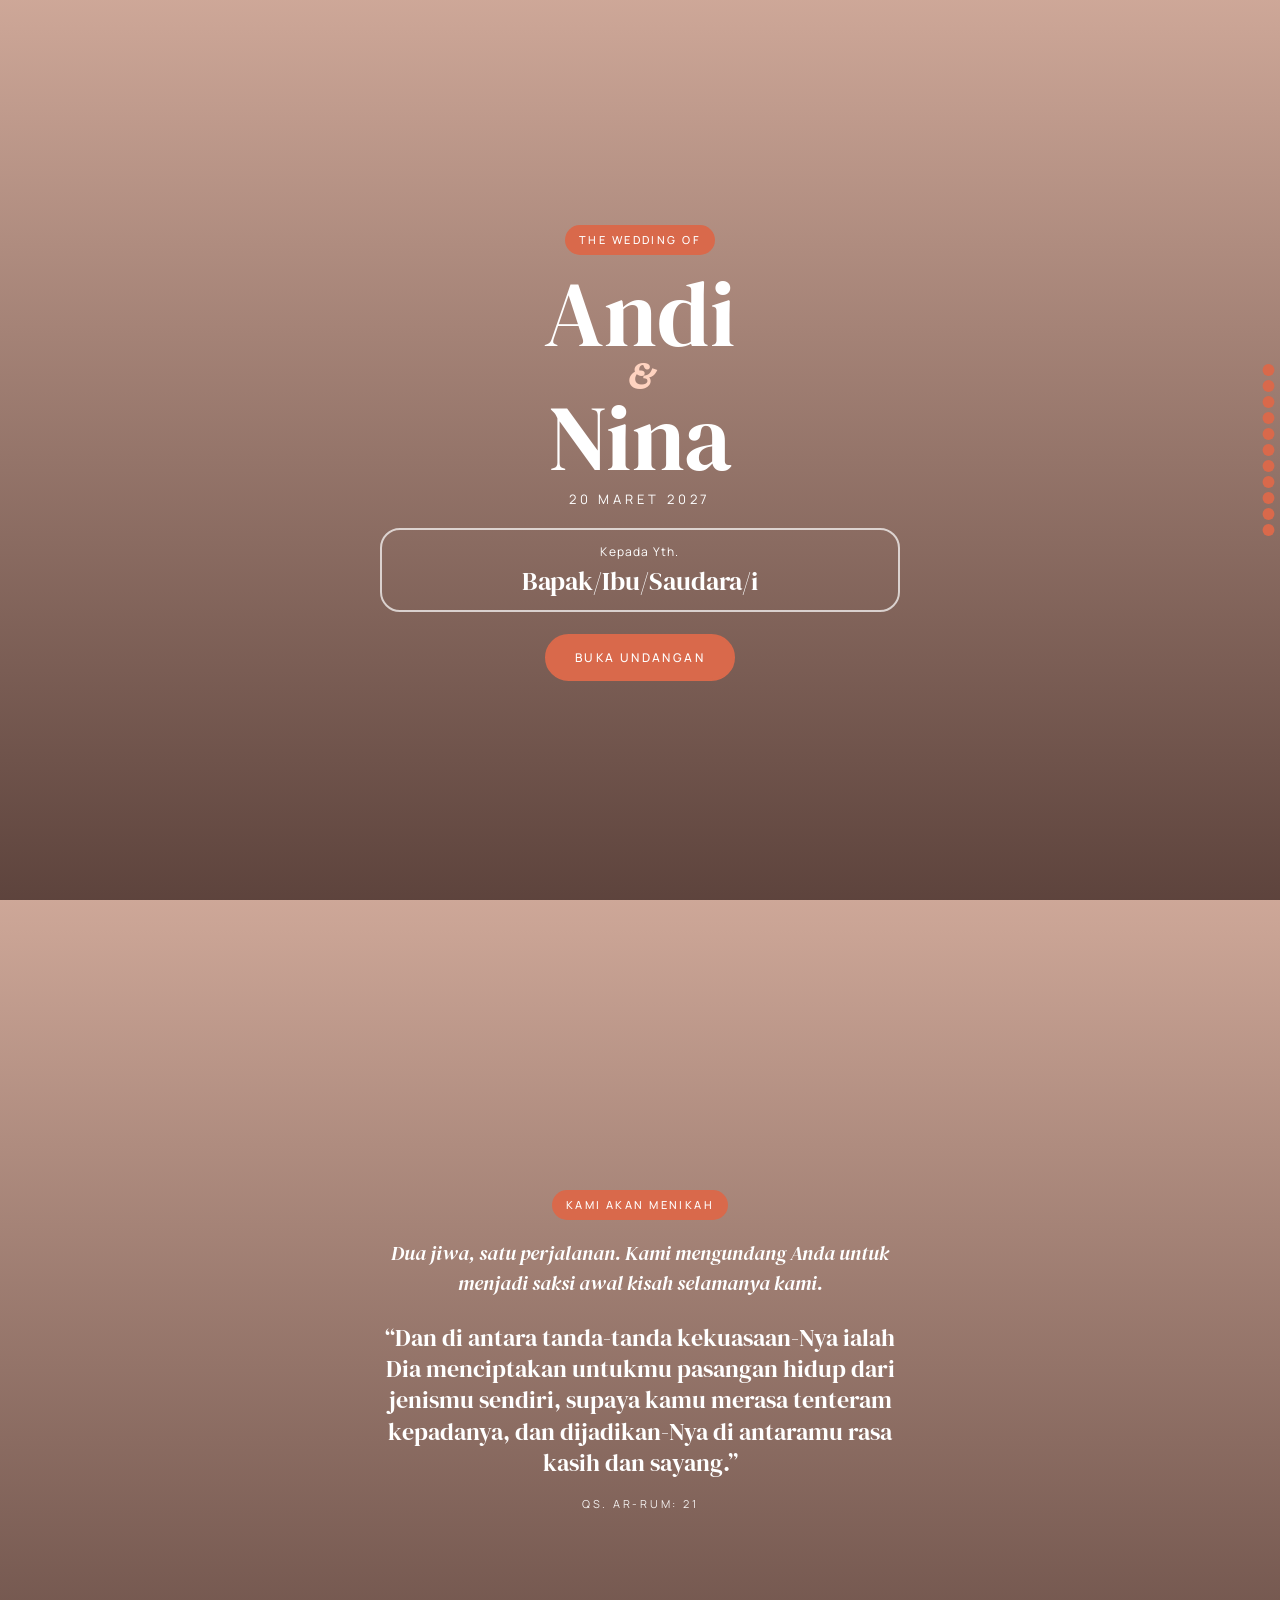
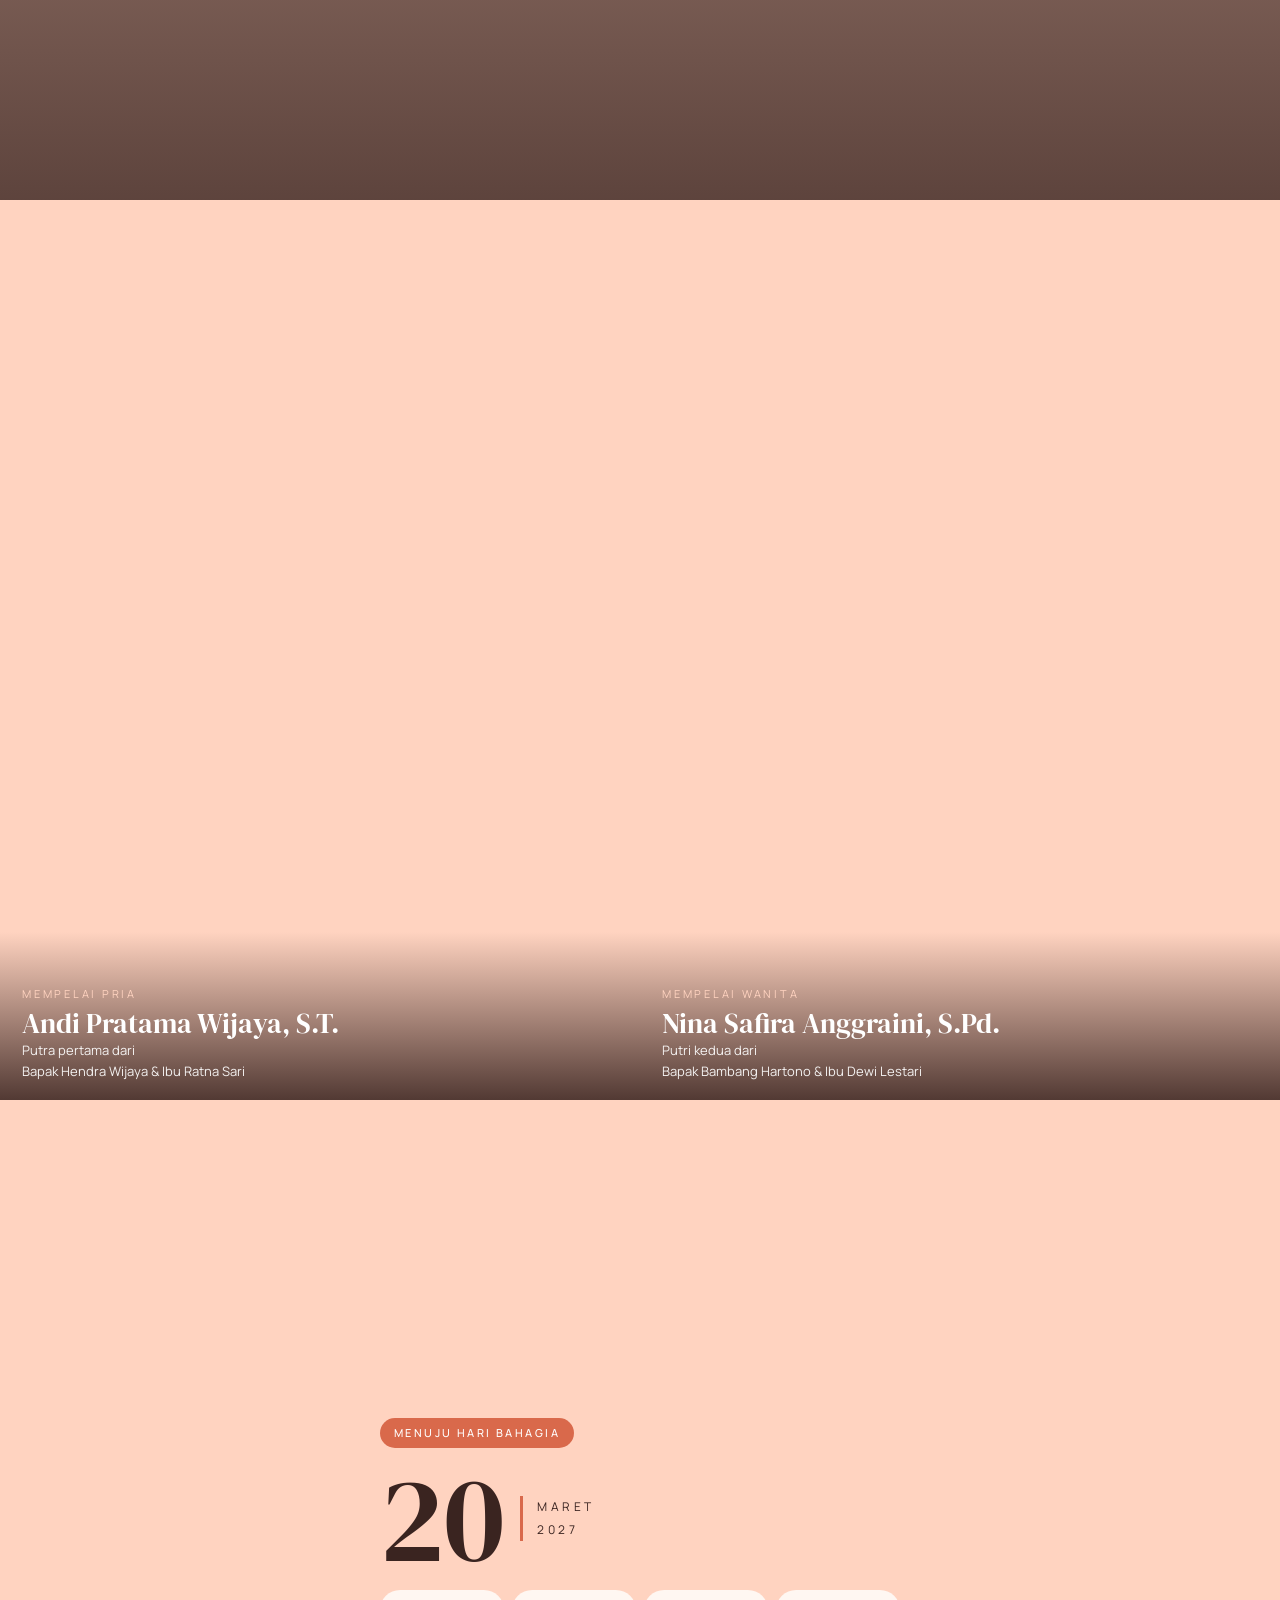
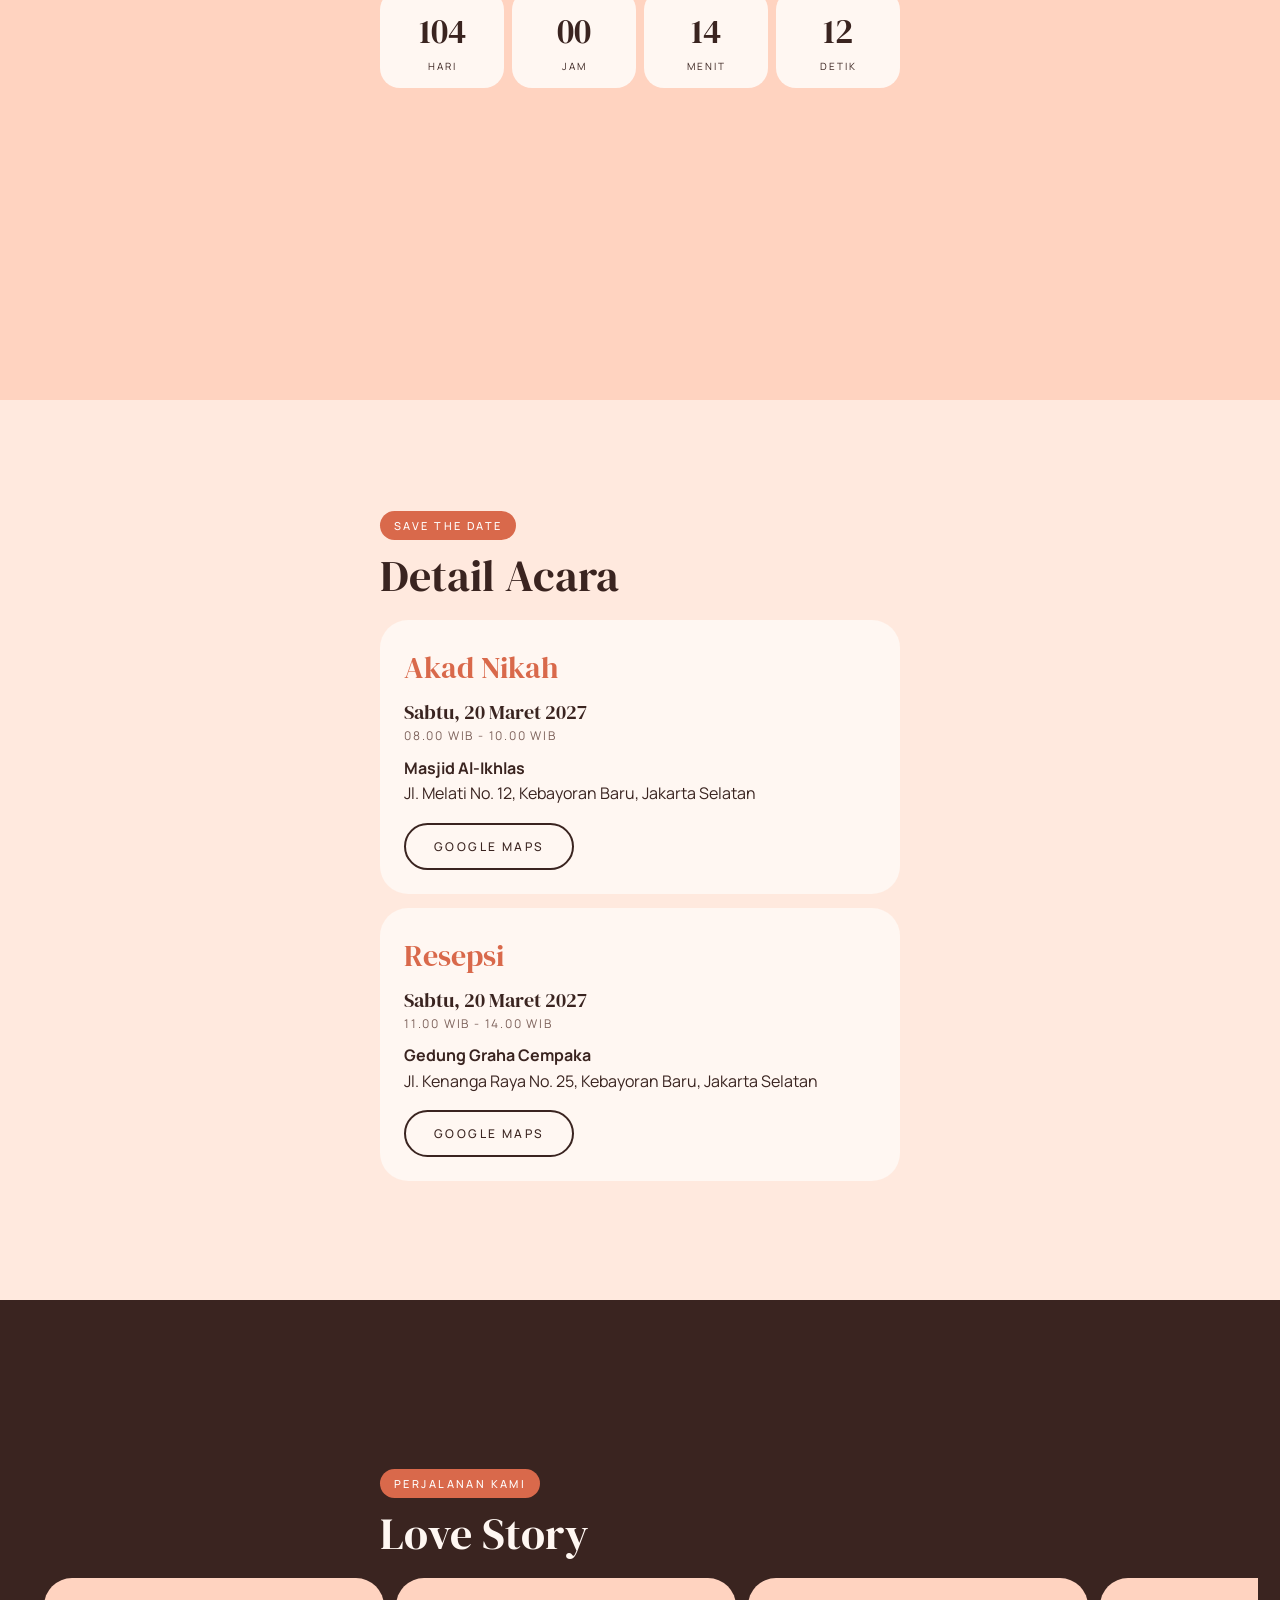
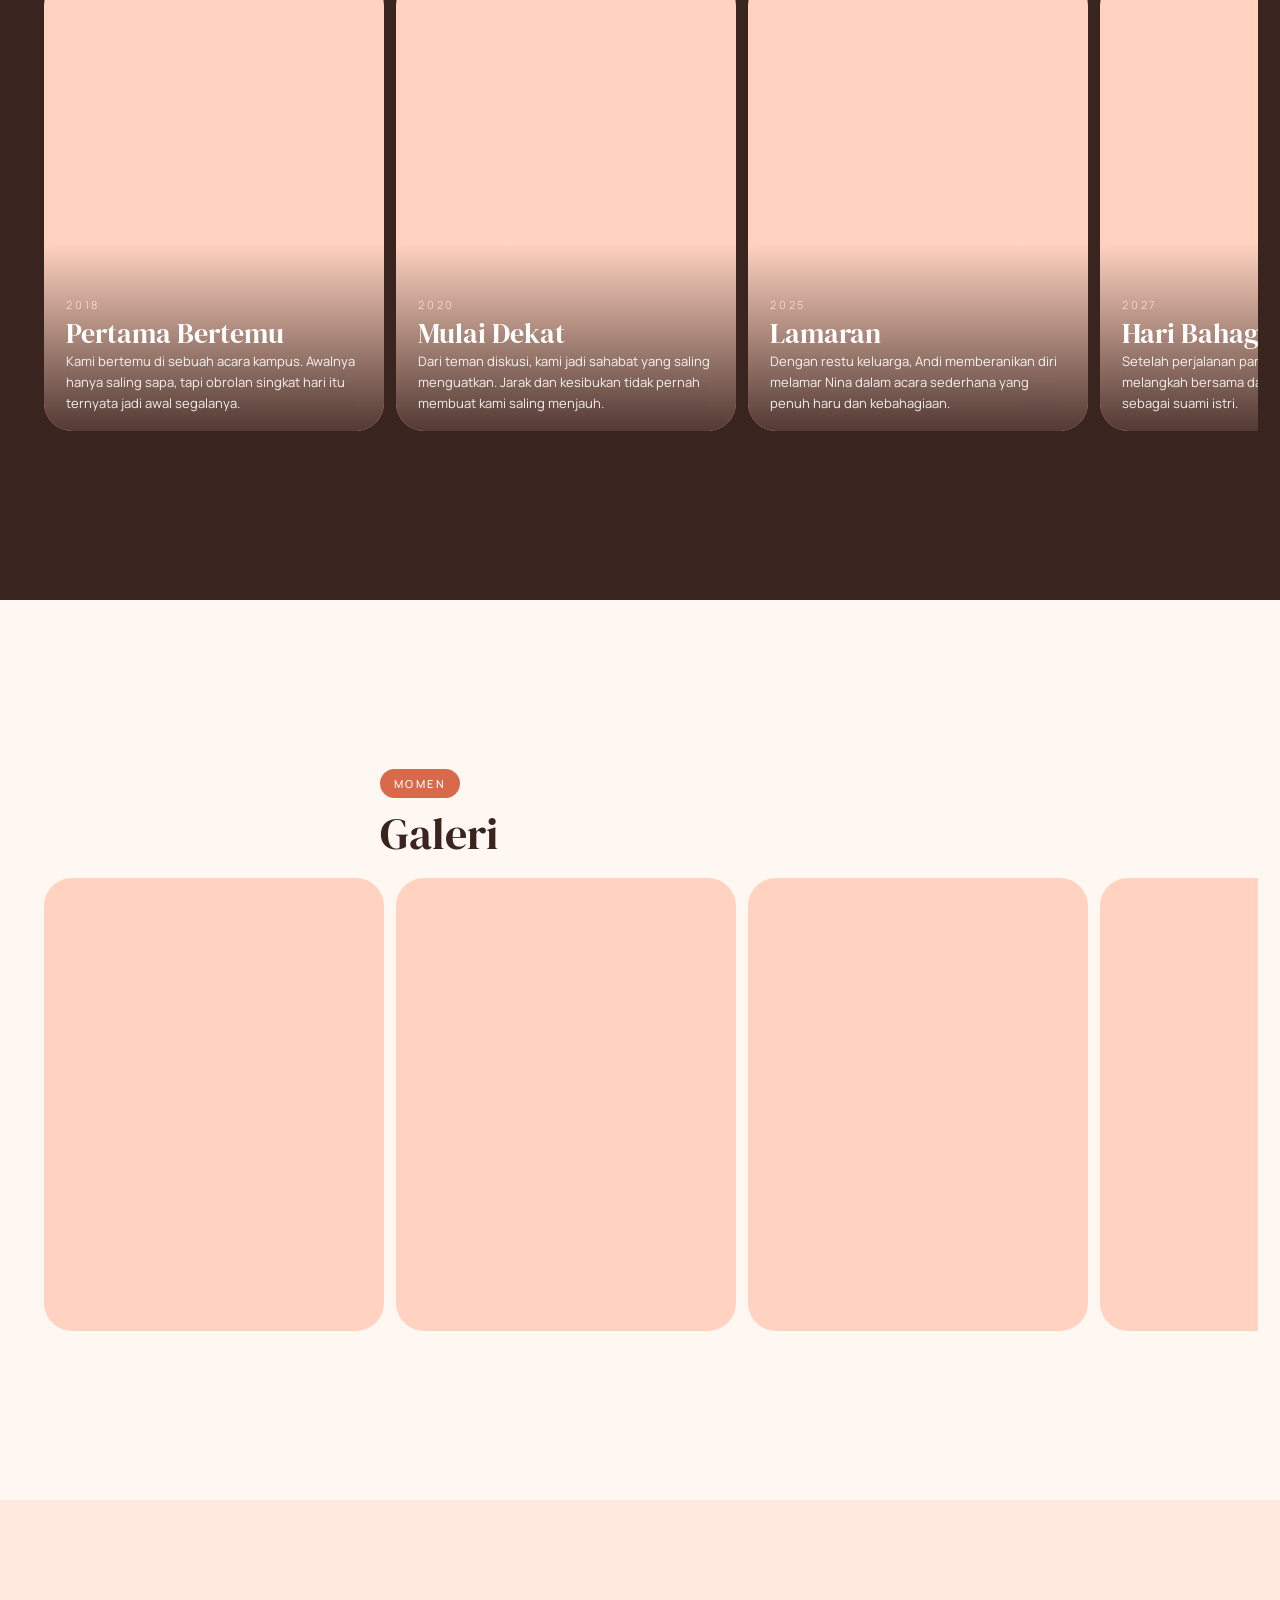
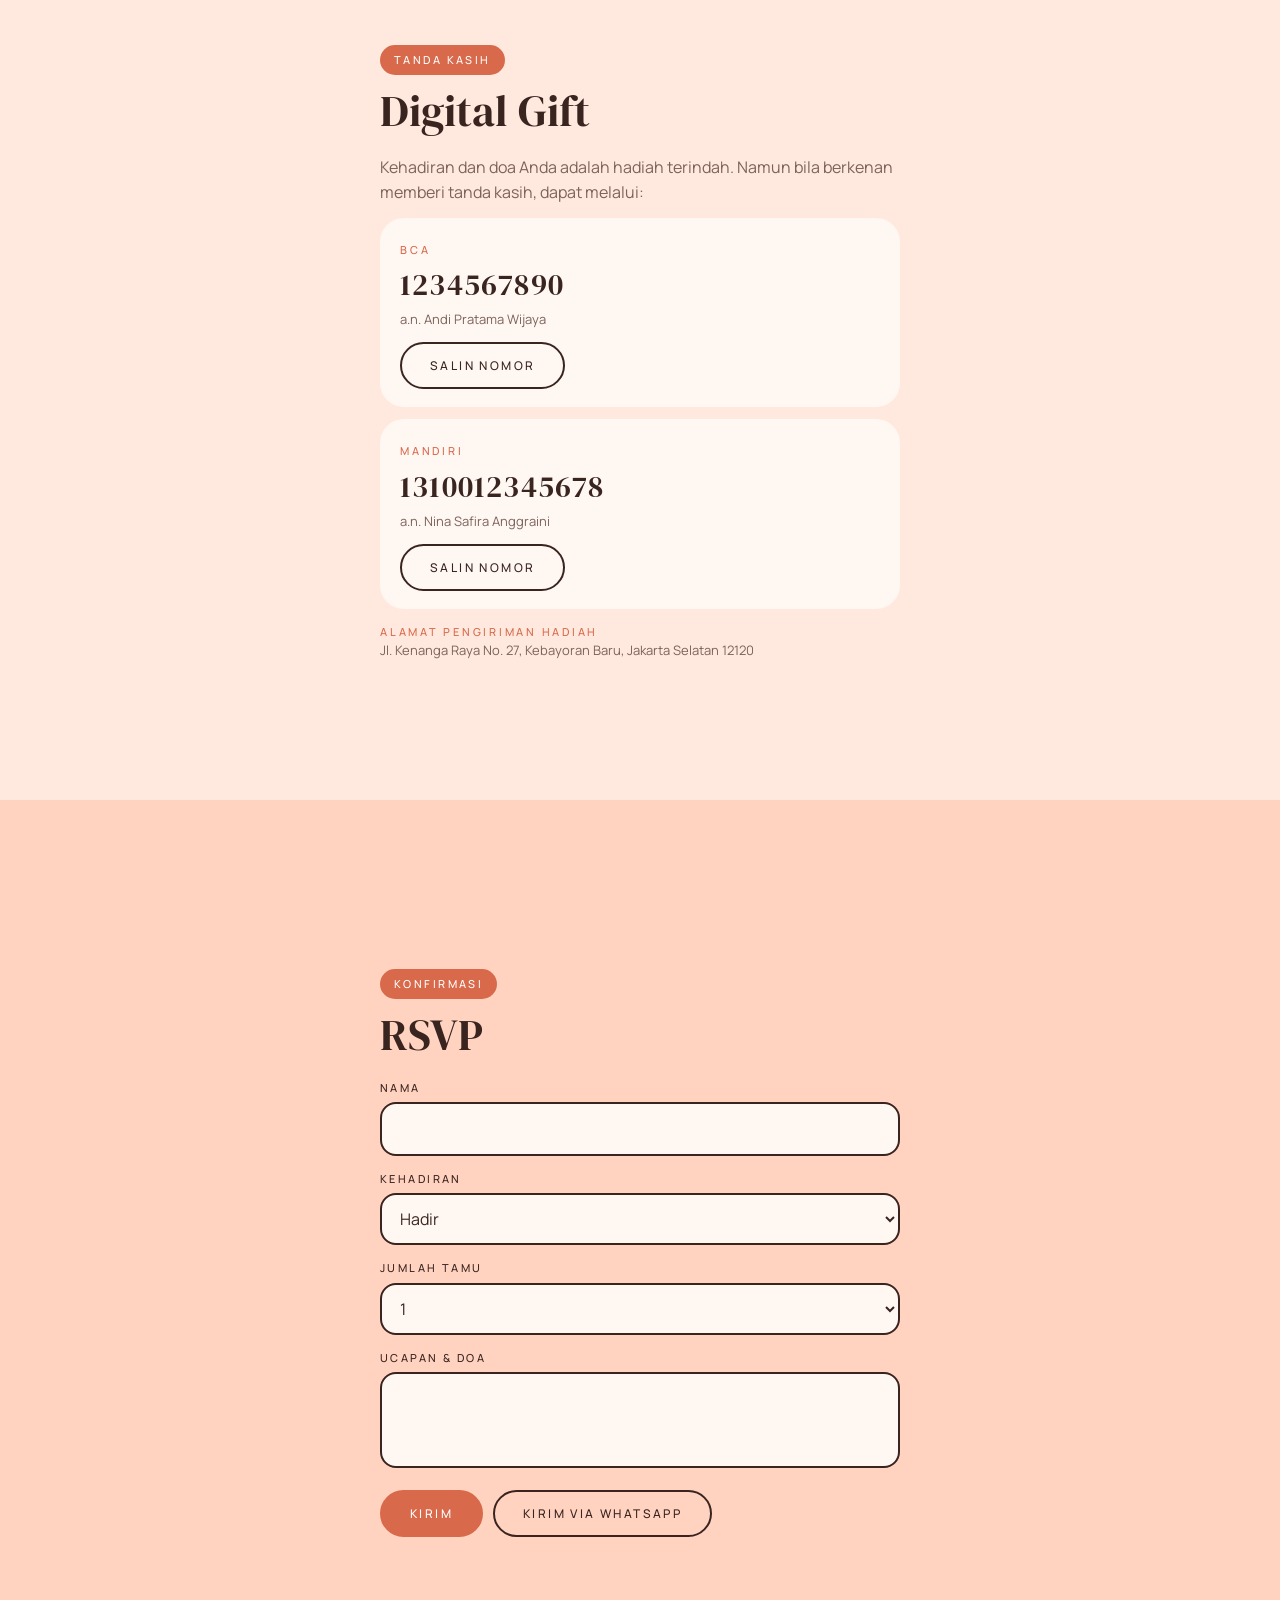
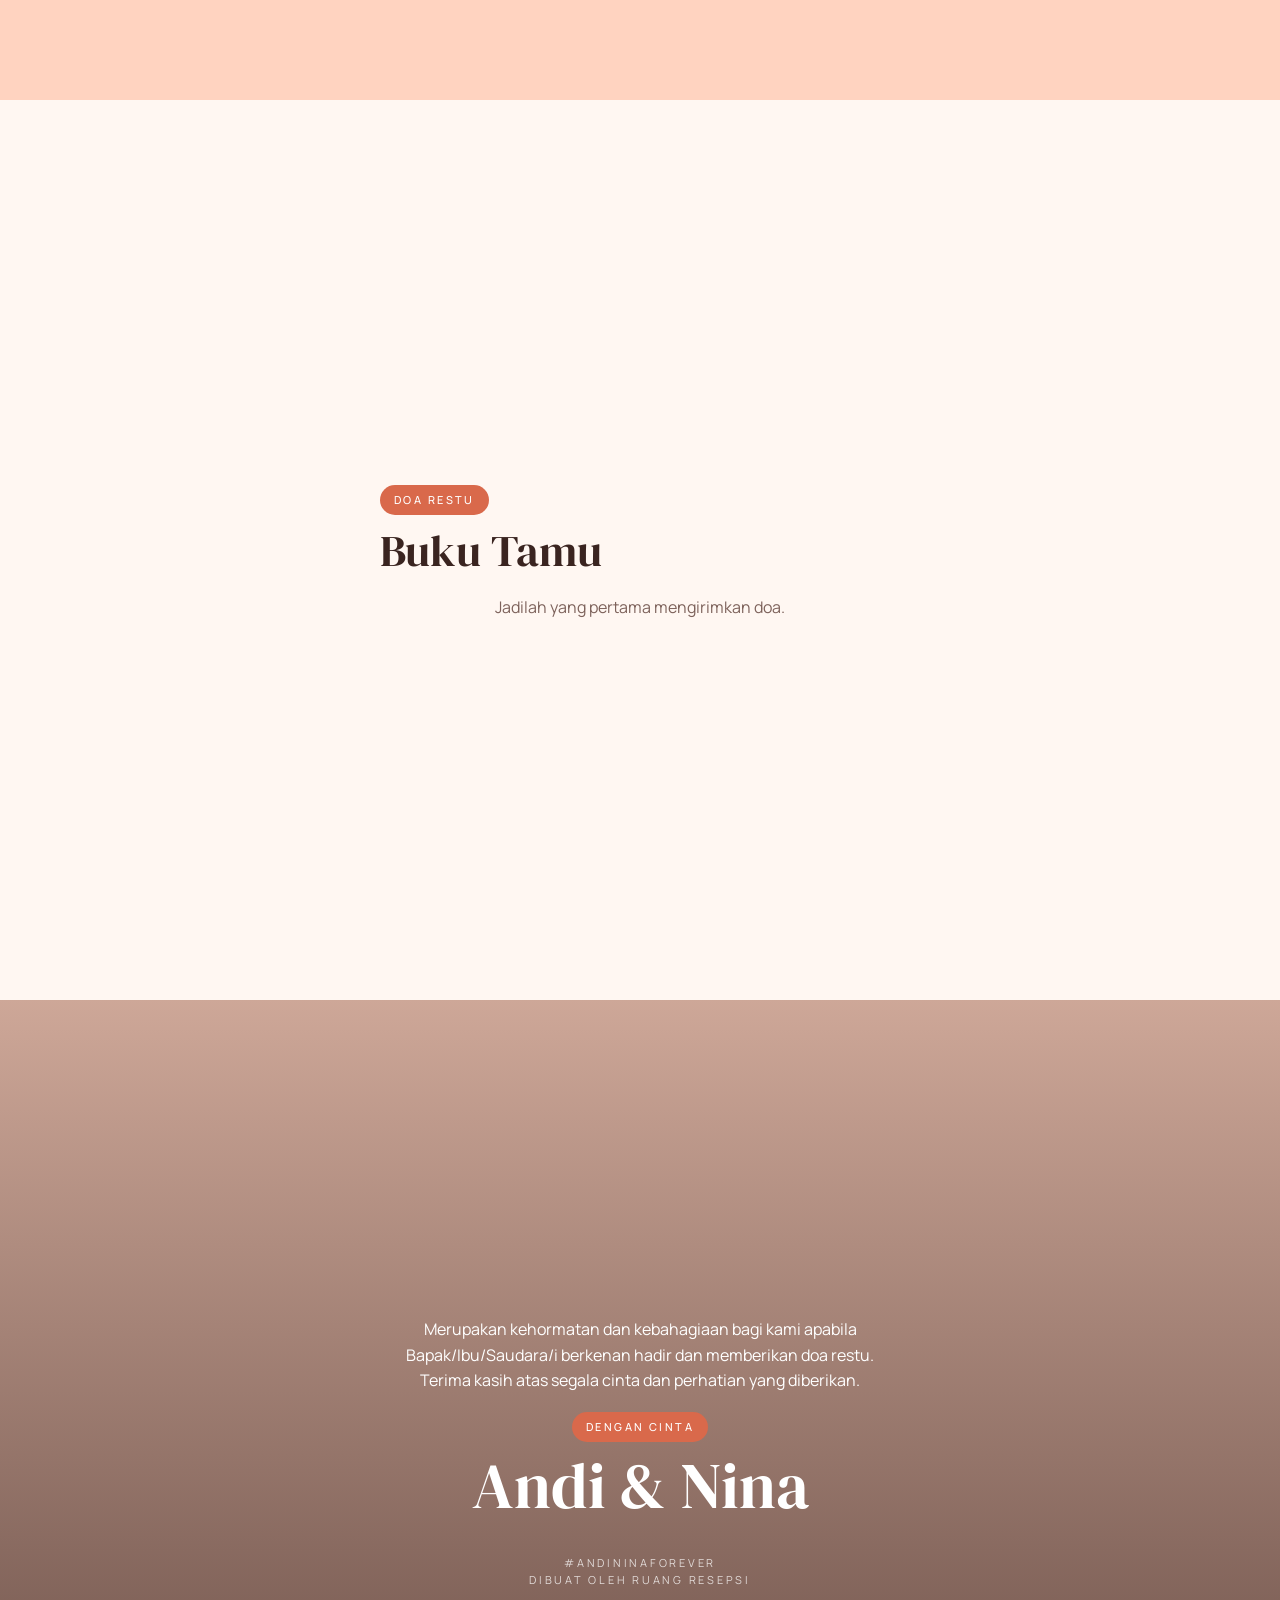
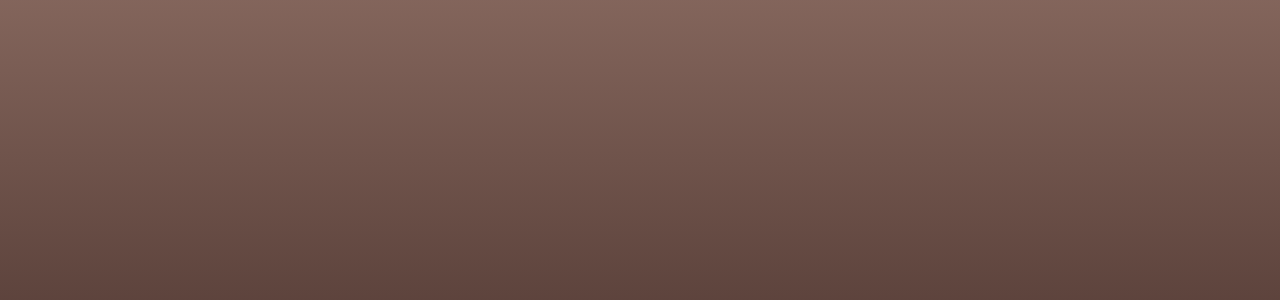
==== index.html @ 9c58c307 "Add files via upload" ====
<!DOCTYPE html>
<html lang="id">
<head>
<meta charset="utf-8">
<meta name="viewport" content="width=device-width, initial-scale=1, viewport-fit=cover">
<!-- ===== EDIT PER KLIEN: judul, deskripsi, alamat & foto pratinjau saat link dibagikan (WhatsApp, Instagram, dll) =====
     og:image harus alamat LENGKAP (https://...), ukuran ideal 1200x630, di bawah 300 KB. -->
<title>The Wedding of Andi &amp; Nina</title>
<meta name="description" content="Kami mengundang Anda ke pernikahan Andi &amp; Nina, Sabtu, 20 Maret 2027.">
<meta property="og:type" content="website">
<meta property="og:site_name" content="The Wedding of Andi &amp; Nina">
<meta property="og:title" content="The Wedding of Andi &amp; Nina">
<meta property="og:description" content="Sabtu, 20 Maret 2027. Kami mengundang Anda untuk hadir dan memberikan doa restu.">
<meta property="og:url" content="https://ruangresepsi.com/demo-story/">
<meta property="og:image" content="https://ruangresepsi.com/demo-story/assets/photos/preview.jpg">
<meta property="og:image:width" content="1200">
<meta property="og:image:height" content="630">
<meta name="twitter:card" content="summary_large_image">
<!-- ===== akhir bagian edit per klien ===== -->
<meta name="theme-color" content="#faf6ef">
<link rel="icon" href="data:,">
<link rel="preconnect" href="https://fonts.googleapis.com">
<link rel="preconnect" href="https://fonts.gstatic.com" crossorigin>
<link rel="stylesheet" href="style.css?v=1">
</head>
<body>
<div id="dots"></div>
<button id="mu" aria-label="Musik"><svg viewBox="0 0 24 24"><path d="M9 18V5l11-2v13"/><circle cx="6" cy="18" r="3"/><circle cx="17" cy="16" r="3"/><path class="x" d="M3 3l18 18"/></svg></button>
<audio id="aud" loop preload="none"></audio>
<main>
<section class="pg pic" id="cover"><div class="bg ph"></div><div class="in"><span class="tag">The Wedding of</span>
  <h1><i id="cA"></i><b>&amp;</b><i id="cB"></i></h1><div class="date" id="cDate"></div>
  <div class="to">Kepada Yth.<strong id="cTo">Bapak/Ibu/Saudara/i</strong></div><button class="btn fill" id="open">Buka Undangan</button></div></section>
<section class="pg pic" id="hero"><div class="bg ph" id="qbg"></div><div class="in rv"><span class="tag">Kami Akan Menikah</span><p class="lead" id="hLine"></p><blockquote id="qText"></blockquote><cite id="qSrc"></cite></div></section>
<section class="pg cp" id="couple"><div id="people"></div></section>
<section class="pg b" id="date"><div class="in rv"><span class="tag">Menuju Hari Bahagia</span><div class="bigdate"><b id="bigD"></b><span id="bigM"></span></div>
  <div class="cd"><div><b id="d">0</b>Hari</div><div><b id="h">0</b>Jam</div><div><b id="m">0</b>Menit</div><div><b id="s">0</b>Detik</div></div></div></section>
<section class="pg a" id="event"><div class="in"><span class="tag rv">Save The Date</span><h2 class="rv">Detail Acara</h2><div id="events"></div></div></section>
<section class="pg c" id="story"><div class="in"><span class="tag rv">Perjalanan Kami</span><h2 class="rv">Love Story</h2></div><div class="hs" id="tl"></div></section>
<section class="pg" id="gallery"><div class="in"><span class="tag rv">Momen</span><h2 class="rv">Galeri</h2></div><div class="hs" id="gal"></div></section>
<section class="pg a" id="gift"><div class="in"><span class="tag rv">Tanda Kasih</span><h2 class="rv">Digital Gift</h2><p id="gTxt"></p><div id="accs"></div><div class="addr" id="addr"></div></div></section>
<section class="pg b" id="rsvp"><div class="in"><span class="tag rv">Konfirmasi</span><h2 class="rv">RSVP</h2>
  <form id="f">
    <div><label for="n">Nama</label><input id="n" required maxlength="60"></div>
    <div><label for="a">Kehadiran</label><select id="a"><option>Hadir</option><option>Tidak Hadir</option><option>Masih Ragu</option></select></div>
    <div><label for="g">Jumlah Tamu</label><select id="g"><option>1</option><option>2</option><option>3</option><option>4</option></select></div>
    <div><label for="t">Ucapan &amp; Doa</label><textarea id="t" required maxlength="300"></textarea></div>
    <div style="display:flex;gap:10px;flex-wrap:wrap"><button class="btn fill">Kirim</button><button type="button" class="btn" id="wa" hidden>Kirim via WhatsApp</button></div>
  </form></div></section>
<section class="pg" id="guest"><div class="in"><span class="tag rv">Doa Restu</span><h2 class="rv">Buku Tamu</h2><div class="wishes" id="wishes"></div></div></section>
<section class="pg pic" id="close"><div class="bg ph"></div><div class="in rv"><p id="cTxt"></p><span class="tag">Dengan Cinta</span><h2 id="cNames"></h2><footer>#<span id="hash"></span><br><span id="brand"></span></footer></div></section>
</main>
<div id="toast"></div>
<script src="config.js?v=1" charset="utf-8"></script>
<script src="themes.js?v=1" charset="utf-8"></script>
<script src="script.js?v=1" charset="utf-8"></script>
</body>
</html>
---- style.css ----
:root{--ivory:#fff7f2;--cream:#ffe9de;--champ:#ffd3c0;--beige:#e9b7a0;--gold:#d9694b;--char:#3a2420;--mute:#7d625b;--deep:#3a2420;--fh:Georgia,serif;--fb:system-ui,sans-serif;--hs:1;--lt:#ffd3c0;--lt2:#fff7f2;--ov:58,36,32;--ivrgb:255,247,242;box-sizing:border-box}
*,*::before,*::after{box-sizing:inherit;margin:0}
html{scroll-snap-type:y proximity;scroll-behavior:smooth}
body{background:var(--ivory);color:var(--char);font:400 16px/1.6 var(--fb);overflow-x:hidden;-webkit-font-smoothing:antialiased}
h1,h2,h3,h4,blockquote,.no,.cd b,.bigdate b{font-family:var(--fh);font-weight:400}
h2{font-size:calc(44px*var(--hs));line-height:1;margin:14px 0 22px}
.pg{min-height:100svh;scroll-snap-align:start;position:relative;display:flex;flex-direction:column;justify-content:center;align-items:center;padding:calc(76px + env(safe-area-inset-top,0px)) 22px 70px;overflow:hidden}
.in{width:100%;max-width:520px;position:relative;z-index:2}
.a{background:var(--cream)}.b{background:var(--champ)}.c{background:var(--deep);color:var(--lt2)}
.bg,.ph{background:var(--champ) center/cover no-repeat}.bg{position:absolute;inset:0;z-index:0}
.pic{color:#fff;text-align:center}.pic::after{content:"";position:absolute;inset:0;z-index:1;background:linear-gradient(rgba(var(--ov),.25),rgba(var(--ov),.82))}
.tag{display:inline-block;padding:6px 14px;border-radius:999px;background:var(--gold);color:#fff;font-size:11px;letter-spacing:.22em;text-transform:uppercase;font-weight:500}
.eyebrow{font-size:11px;letter-spacing:.25em;text-transform:uppercase;color:var(--gold);font-weight:500}
.btn{display:inline-block;padding:13px 28px;border-radius:999px;border:2px solid var(--char);color:var(--char);background:transparent;font:500 12px var(--fb);letter-spacing:.2em;text-transform:uppercase;text-decoration:none;cursor:pointer;transition:.3s}
.btn:hover,.btn:active{background:var(--char);color:var(--ivory)}
.btn.fill{background:var(--gold);border-color:var(--gold);color:#fff}
.c .btn{border-color:var(--lt2);color:var(--lt2)}
#cover h1{font-size:calc(min(92px,24vw)*var(--hs));line-height:.9;margin:18px 0 10px;overflow-wrap:anywhere}
#cover h1 i{display:block;font-style:normal}#cover h1 b{display:block;font-size:.4em;font-style:italic;color:var(--lt);margin:4px 0}
#cover .date{letter-spacing:.3em;font-size:13px;margin-bottom:18px}
#cover .to{border:2px solid rgba(255,255,255,.7);border-radius:20px;padding:12px 18px;margin:0 0 22px;font-size:12px;letter-spacing:.1em}
#cover .to strong{display:block;font:400 26px/1.25 var(--fh);margin-top:4px;overflow-wrap:anywhere;letter-spacing:0}
.lead{font:italic 400 20px/1.5 var(--fh);margin:18px 0 24px}blockquote{font-size:24px;line-height:1.3;margin-bottom:12px}
cite{font-style:normal;font-size:11px;letter-spacing:.25em;text-transform:uppercase;opacity:.9}
.cp{padding:0;display:block}#people{display:grid;grid-template-rows:1fr 1fr;min-height:100svh;width:100%}
.half{position:relative;min-height:50svh}.half .ph{position:absolute;inset:0}
.cap{position:absolute;left:0;right:0;bottom:0;padding:48px 22px 18px;background:linear-gradient(transparent,rgba(var(--ov),.88));text-align:left;color:#fff}
.cap small{font-size:11px;letter-spacing:.25em;text-transform:uppercase;color:var(--lt)}.cap h3,.cap h4{font-size:28px;line-height:1.1;margin:2px 0}.cap p{font-size:13px;opacity:.92}
@media(min-width:760px){#people{grid-template-rows:none;grid-template-columns:1fr 1fr}}
.bigdate{display:flex;align-items:center;gap:16px;margin:20px 0}.bigdate b{font-size:calc(120px*var(--hs));line-height:.85}
.bigdate span{font-size:12px;letter-spacing:.3em;text-transform:uppercase;border-left:3px solid var(--gold);padding-left:14px;line-height:1.9}
.cd{display:grid;grid-template-columns:repeat(4,1fr);gap:8px}.cd div{background:var(--ivory);border-radius:20px;padding:14px 4px;text-align:center;font-size:10px;letter-spacing:.2em;text-transform:uppercase}
.cd b{display:block;font-size:34px;letter-spacing:0;font-variant-numeric:tabular-nums}
.ev{background:var(--ivory);border-radius:28px;padding:24px;margin:14px 0}.ev h3{font-size:30px;color:var(--gold)}
.ev .d{font:400 20px var(--fh);margin-top:6px}.ev .t{font-size:12px;letter-spacing:.15em;color:var(--mute);margin-bottom:10px}.ev p{margin-bottom:16px}
.hs{display:flex;gap:12px;overflow-x:auto;scroll-snap-type:x mandatory;padding:0 22px 6px;width:100%;scrollbar-width:none}.hs::-webkit-scrollbar{display:none}
.sl{flex:0 0 78%;max-width:340px;aspect-ratio:3/4;position:relative;border-radius:28px;overflow:hidden;scroll-snap-align:center}.sl .ph{position:absolute;inset:0}
.acc{background:var(--ivory);border-radius:24px;padding:18px 20px;margin:12px 0}.acc small{font-size:11px;letter-spacing:.25em;text-transform:uppercase;color:var(--gold);font-weight:500}
.acc .no{font-size:30px;letter-spacing:.04em}.acc .nm{color:var(--mute);font-size:13px;margin-bottom:12px}.addr{font-size:13px;color:var(--mute);margin-top:14px}#gTxt{color:var(--mute)}
form{display:grid;gap:14px}label{display:block;font-size:11px;letter-spacing:.22em;text-transform:uppercase;font-weight:500;margin-bottom:6px}
input,select,textarea{width:100%;border:2px solid var(--char);background:var(--ivory);border-radius:16px;padding:12px 14px;font:inherit;color:var(--char);outline:0}
input:focus,select:focus,textarea:focus{border-color:var(--gold)}textarea{resize:none;height:96px}option{background:var(--ivory);color:var(--char)}
.wishes{max-height:60svh;overflow-y:auto}.w{background:var(--cream);border-radius:20px;padding:14px 16px;margin:10px 0}
.w b{font:400 20px var(--fh)}.w em{font-size:10px;letter-spacing:.2em;text-transform:uppercase;color:var(--gold);font-style:normal;margin-left:8px}.w p{font-size:14px;color:var(--mute);margin-top:4px}
#close h2{font-size:calc(min(64px,17vw)*var(--hs));line-height:1;margin:12px 0}#close p{margin-bottom:18px}
footer{font-size:11px;letter-spacing:.25em;text-transform:uppercase;opacity:.75;margin-top:36px}
#dots{position:fixed;right:8px;top:50%;transform:translateY(-50%);display:flex;flex-direction:column;gap:9px;z-index:40}
#dots i{width:7px;height:7px;border-radius:50%;background:var(--gold);opacity:.35;cursor:pointer;transition:.3s}#dots i.on{opacity:1;transform:scale(1.7)}
#mu{position:fixed;right:14px;top:calc(14px + env(safe-area-inset-top,0px));z-index:45;width:42px;height:42px;border-radius:50%;border:2px solid var(--gold);background:rgba(var(--ivrgb),.92);color:var(--gold);cursor:pointer;display:none;align-items:center;justify-content:center}
#mu.on{display:flex}#mu svg{width:18px;height:18px;fill:none;stroke:currentColor;stroke-width:1.6}#mu .x{display:none}#mu.off .x{display:block}
#toast{position:fixed;left:50%;top:20px;transform:translate(-50%,-100px);background:var(--deep);color:#fff;padding:12px 22px;border-radius:999px;font-size:13px;z-index:99;transition:.5s}#toast.on{transform:translate(-50%,0)}
.rv{opacity:0;transform:translateY(24px);transition:opacity .9s,transform .9s}.rv.on{opacity:1;transform:none}
[hidden]{display:none!important}@media(prefers-reduced-motion:reduce){*{transition-duration:.01s!important;scroll-behavior:auto!important}}
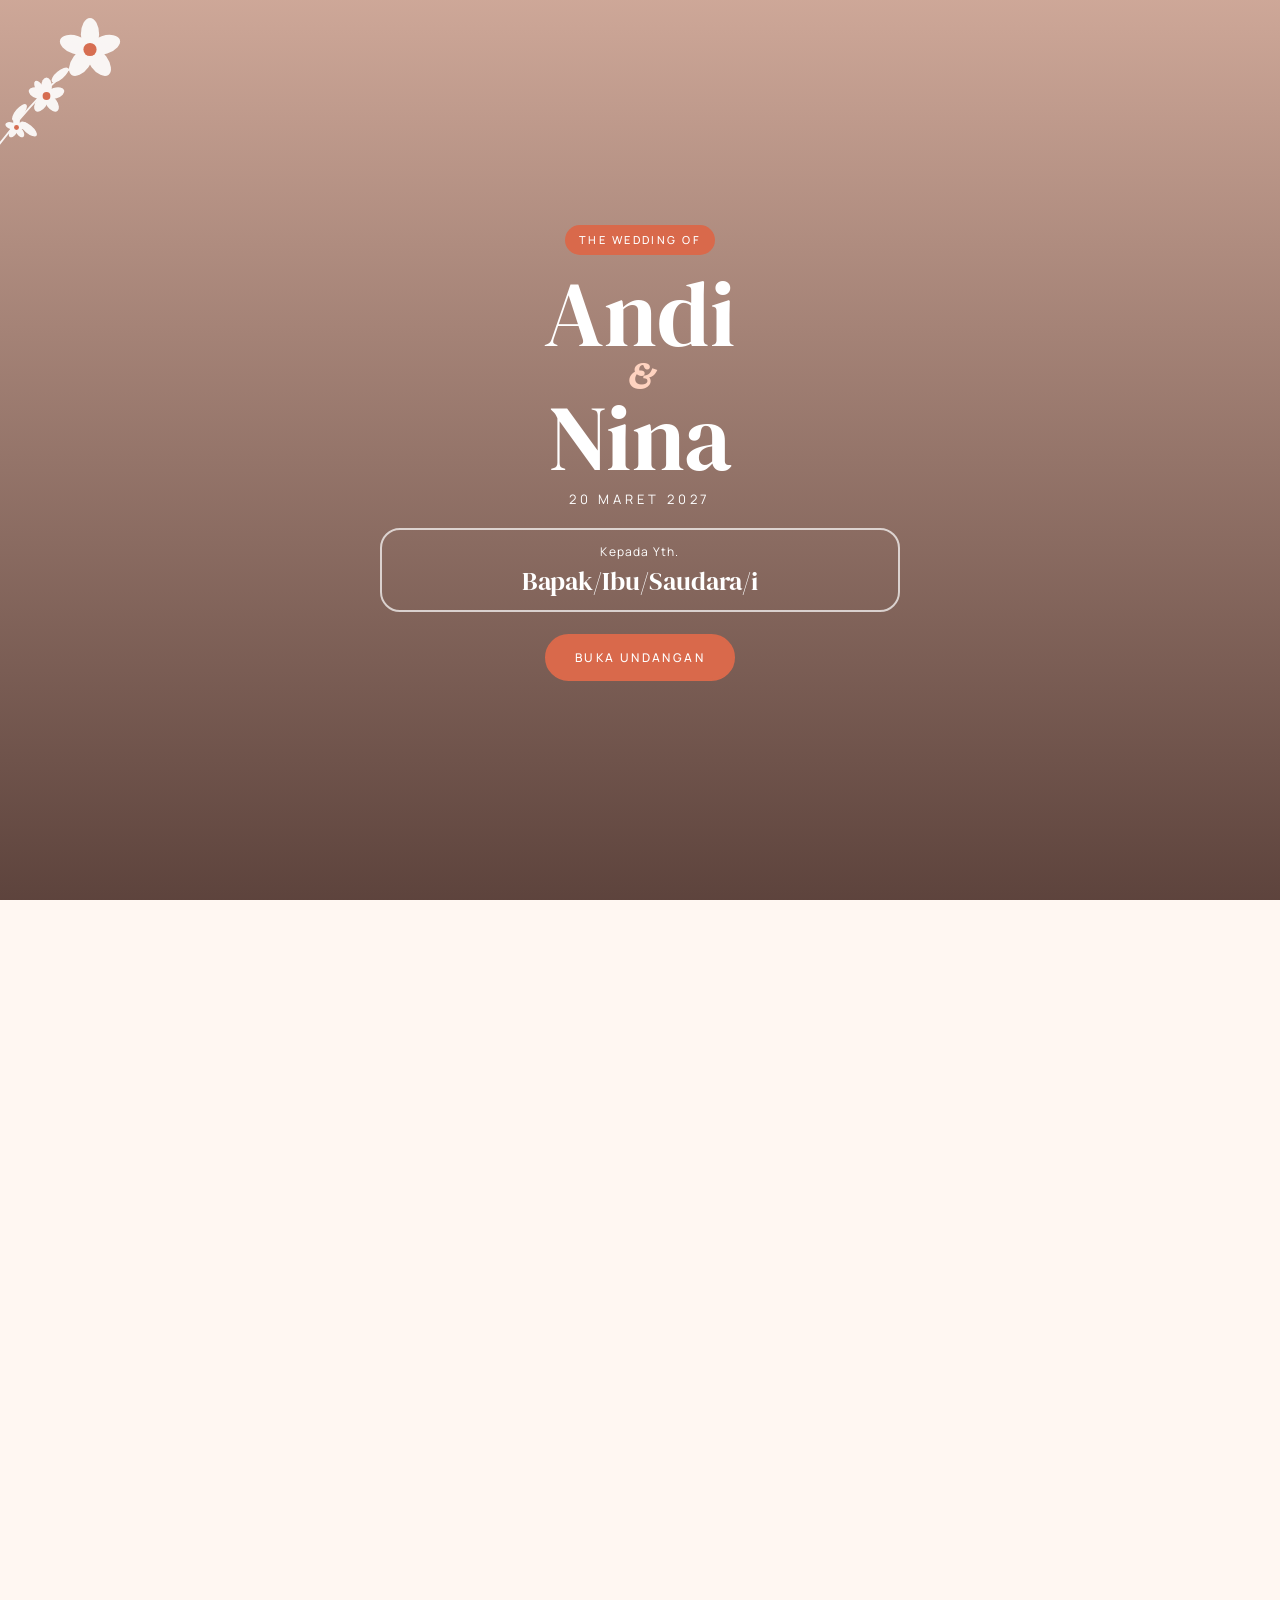
==== commit 67d3ac1f: "Add files via upload" ====
--- a/index.html
+++ b/index.html
@@ -1,5 +1,5 @@
 <!DOCTYPE html>
-<html lang="id">
+<html lang="id" class="lock">
 <head>
 <meta charset="utf-8">
 <meta name="viewport" content="width=device-width, initial-scale=1, viewport-fit=cover">
@@ -21,9 +21,9 @@
 <link rel="icon" href="data:,">
 <link rel="preconnect" href="https://fonts.googleapis.com">
 <link rel="preconnect" href="https://fonts.gstatic.com" crossorigin>
-<link rel="stylesheet" href="style.css?v=1">
+<link rel="stylesheet" href="style.css?v=3">
 </head>
-<body>
+<body class="lock">
 <div id="dots"></div>
 <button id="mu" aria-label="Musik"><svg viewBox="0 0 24 24"><path d="M9 18V5l11-2v13"/><circle cx="6" cy="18" r="3"/><circle cx="17" cy="16" r="3"/><path class="x" d="M3 3l18 18"/></svg></button>
 <audio id="aud" loop preload="none"></audio>
@@ -51,8 +51,8 @@
 <section class="pg pic" id="close"><div class="bg ph"></div><div class="in rv"><p id="cTxt"></p><span class="tag">Dengan Cinta</span><h2 id="cNames"></h2><footer>#<span id="hash"></span><br><span id="brand"></span></footer></div></section>
 </main>
 <div id="toast"></div>
-<script src="config.js?v=1" charset="utf-8"></script>
-<script src="themes.js?v=1" charset="utf-8"></script>
-<script src="script.js?v=1" charset="utf-8"></script>
+<script src="config.js?v=3" charset="utf-8"></script>
+<script src="themes.js?v=3" charset="utf-8"></script>
+<script src="script.js?v=3" charset="utf-8"></script>
 </body>
 </html>
--- a/style.css
+++ b/style.css
@@ -51,3 +51,12 @@
 #toast{position:fixed;left:50%;top:20px;transform:translate(-50%,-100px);background:var(--deep);color:#fff;padding:12px 22px;border-radius:999px;font-size:13px;z-index:99;transition:.5s}#toast.on{transform:translate(-50%,0)}
 .rv{opacity:0;transform:translateY(24px);transition:opacity .9s,transform .9s}.rv.on{opacity:1;transform:none}
 [hidden]{display:none!important}@media(prefers-reduced-motion:reduce){*{transition-duration:.01s!important;scroll-behavior:auto!important}}
+
+/* terkunci sampai tombol Buka Undangan ditekan */
+html.lock,html.lock body{overflow:hidden;height:100%;overscroll-behavior:none}
+.lock #dots,.lock #mu{display:none!important}
+
+/* hiasan bunga di sudut halaman (warna mengikuti tema) */
+.pg::before{content:"";position:absolute;top:env(safe-area-inset-top,0px);left:-6px;width:min(36vw,150px);aspect-ratio:1;background:var(--flr) no-repeat center/contain;opacity:.9;z-index:1;pointer-events:none}
+.pg:nth-of-type(even)::before{left:auto;right:-6px;top:auto;bottom:0;transform:rotate(180deg)}
+.pic::before{background-image:var(--flrl);z-index:2}.cp::before{display:none}
